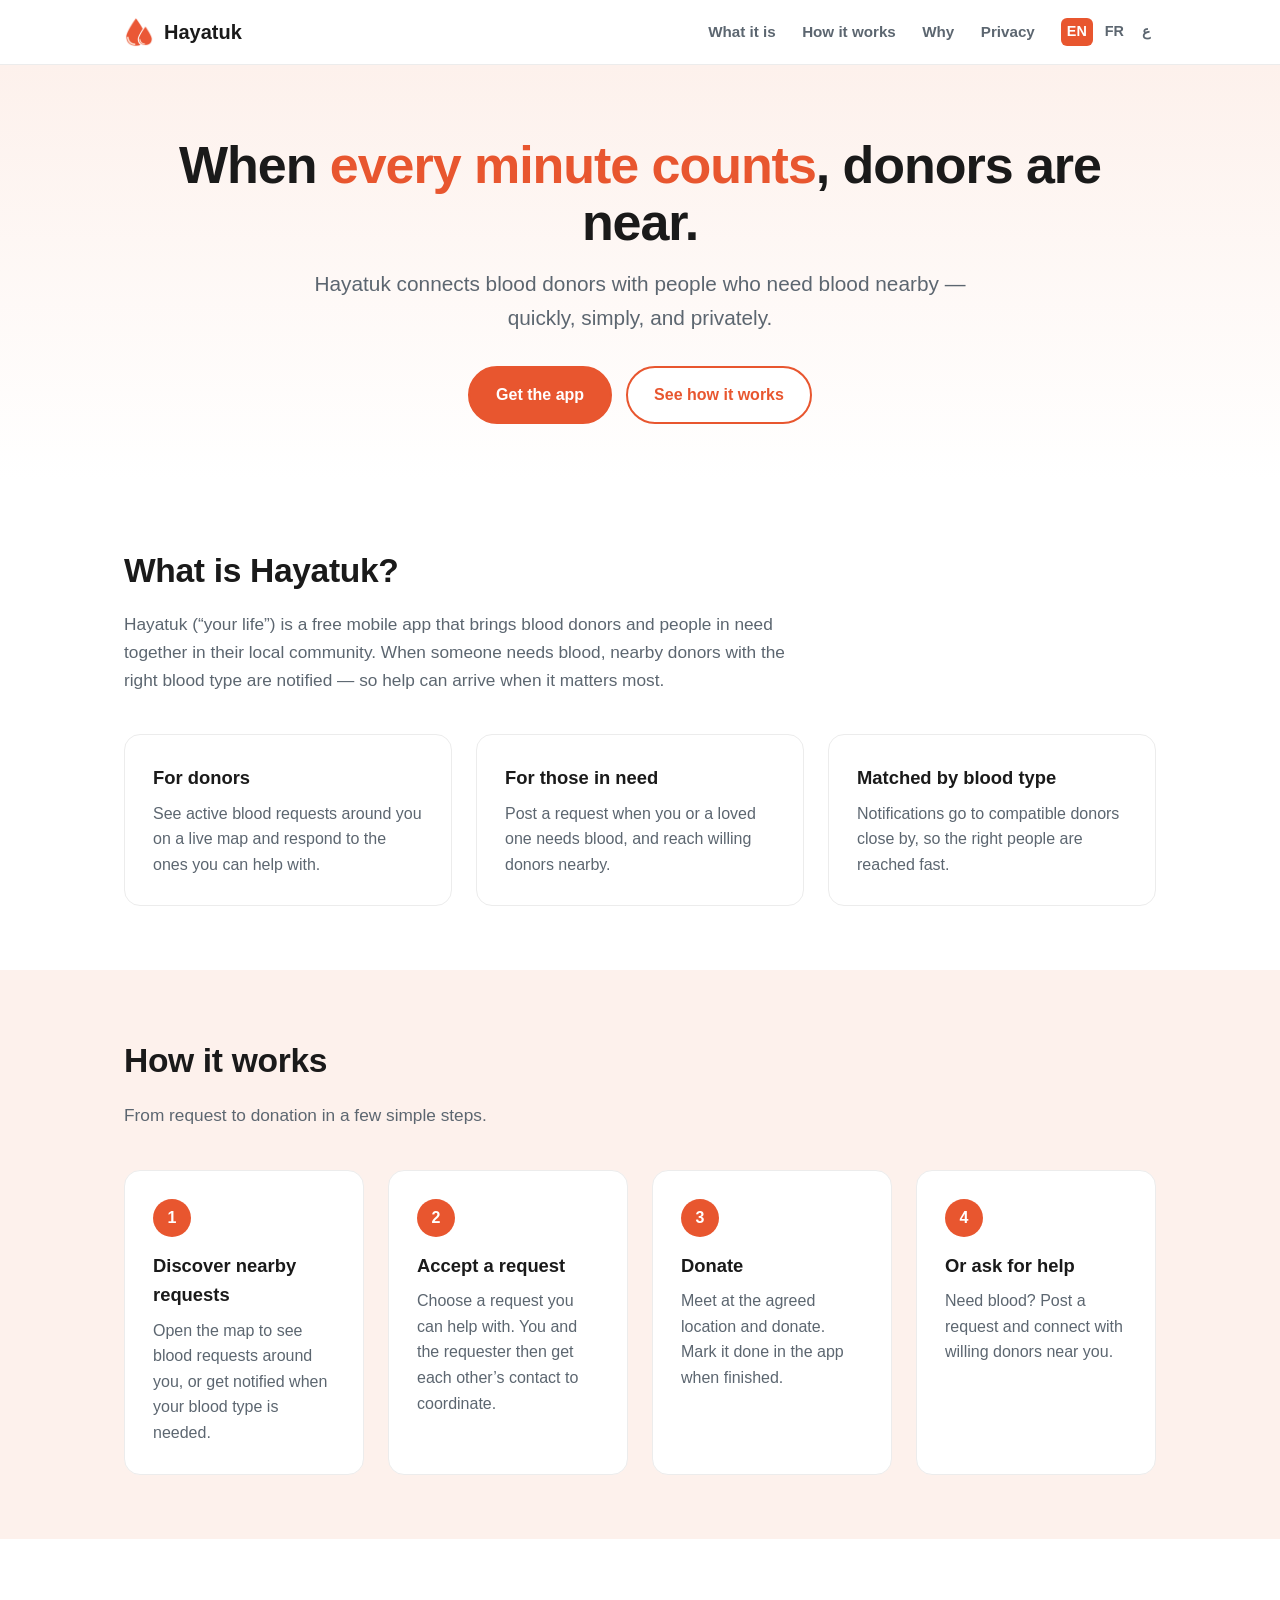
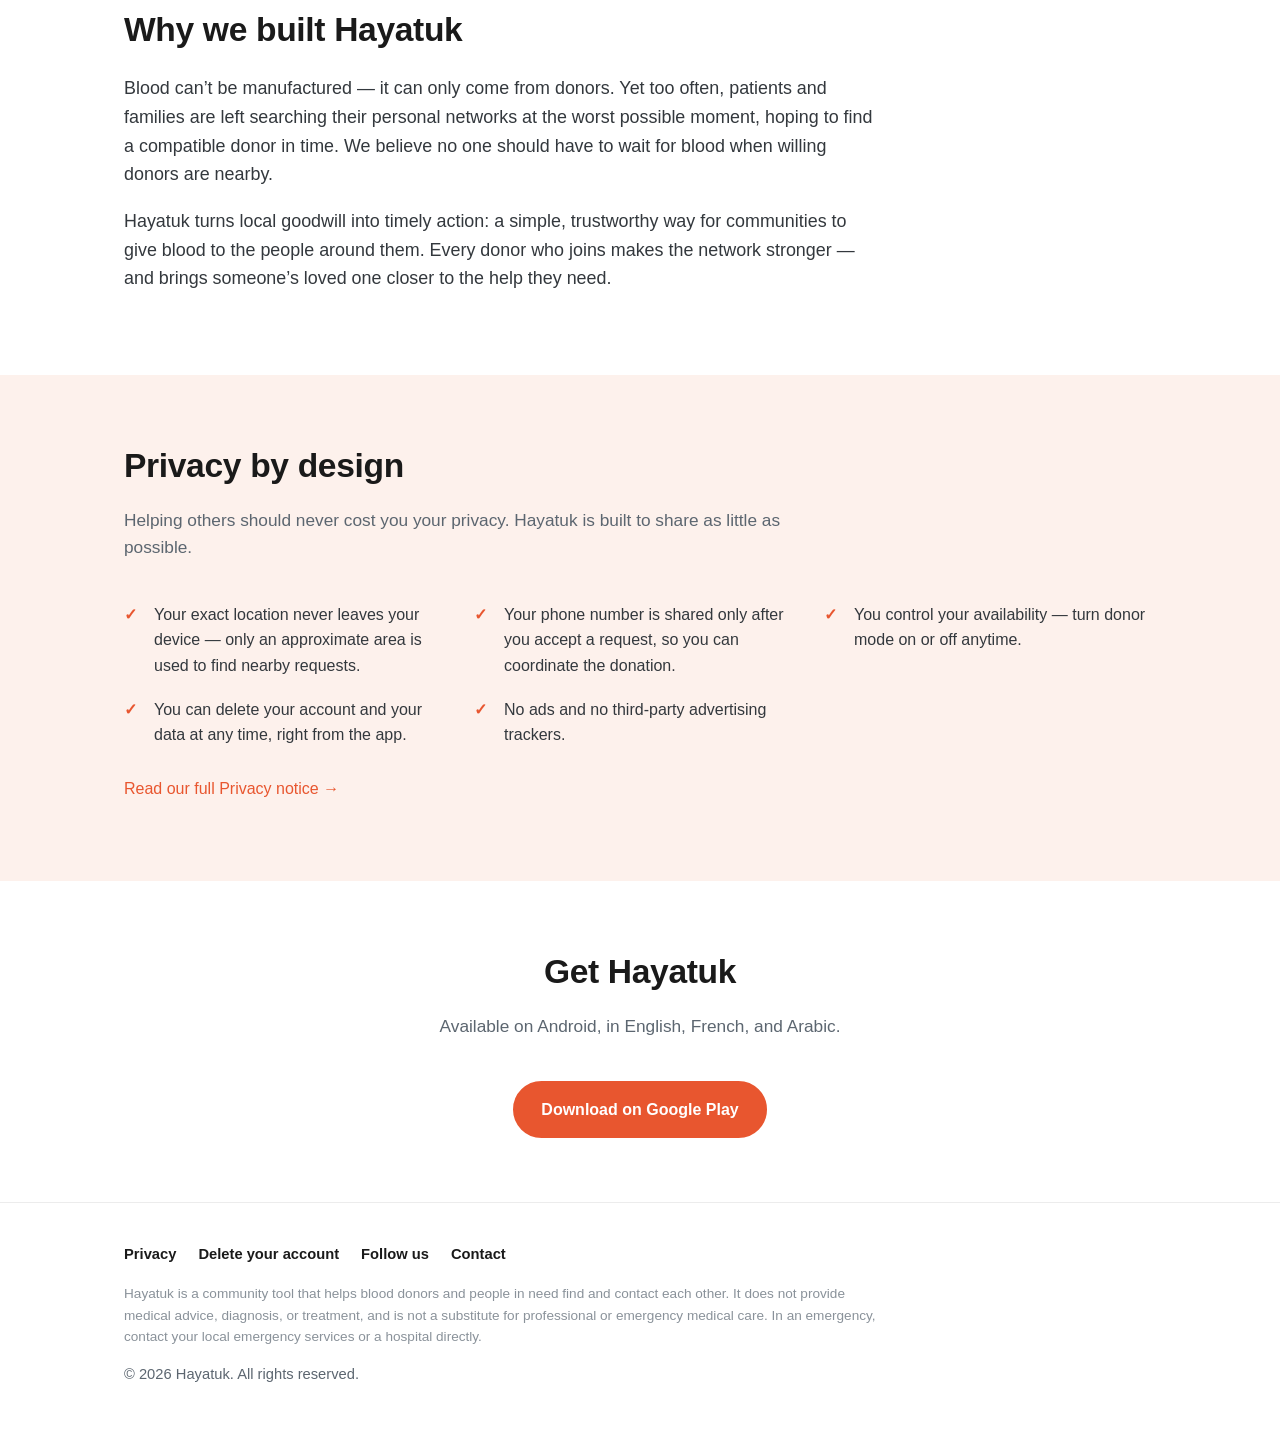
==== index.html @ f1d931a8 "init landing" ====
<!DOCTYPE html>
<html lang="en">
<head>
  <meta charset="UTF-8" />
  <meta name="viewport" content="width=device-width, initial-scale=1.0" />
  <title>Hayatuk — Connecting blood donors with nearby requests</title>
  <meta name="description" content="Hayatuk connects blood donors with people who need blood nearby — quickly, simply, and privately. Find requests around you, donate, and help save lives." />
  <meta name="theme-color" content="#e8562f" />
  <link rel="icon" href="logo.png" type="image/png" />
  <link rel="alternate" hreflang="en" href="https://hayatuk.org/index.html" />
  <link rel="alternate" hreflang="fr" href="https://hayatuk.org/fr.html" />
  <link rel="alternate" hreflang="ar" href="https://hayatuk.org/ar.html" />
  <meta property="og:title" content="Hayatuk — Connecting blood donors with nearby requests" />
  <meta property="og:description" content="When every minute counts, donors are near. Find blood requests near you, respond to the ones you can help with, and request blood when you need it." />
  <meta property="og:type" content="website" />
  <meta property="og:url" content="https://hayatuk.org" />
  <meta property="og:image" content="https://hayatuk.org/logo.png" />
  <meta property="og:image:width" content="512" />
  <meta property="og:image:height" content="512" />
  <meta name="twitter:card" content="summary" />
  <meta name="twitter:image" content="https://hayatuk.org/logo.png" />
  <link rel="stylesheet" href="styles.css" />
</head>
<body>
  <header>
    <div class="wrap nav">
      <a class="brand" href="#top">
        <img class="logo" src="logo.png" alt="Hayatuk logo" width="30" height="30" />
        Hayatuk
      </a>
      <div class="nav-right">
        <nav class="nav-links" aria-label="Primary">
          <a href="#what">What it is</a>
          <a href="#how">How it works</a>
          <a href="#why">Why</a>
          <a href="#privacy">Privacy</a>
        </nav>
        <div class="lang-switch" aria-label="Language">
          <a href="index.html" class="active" lang="en">EN</a>
          <a href="fr.html" lang="fr">FR</a>
          <a href="ar.html" lang="ar">ع</a>
        </div>
      </div>
    </div>
  </header>

  <main id="top">
    <section class="hero">
      <div class="wrap">
        <h1>When <span class="accent">every minute counts</span>, donors are near.</h1>
        <p class="lead">Hayatuk connects blood donors with people who need blood nearby — quickly, simply, and privately.</p>
        <div class="cta-row">
          <a class="btn" href="#get">Get the app</a>
          <a class="btn secondary" href="#how">See how it works</a>
        </div>
      </div>
    </section>

    <section id="what">
      <div class="wrap">
        <h2>What is Hayatuk?</h2>
        <p class="section-intro">Hayatuk (“your life”) is a free mobile app that brings blood donors and people in need together in their local community. When someone needs blood, nearby donors with the right blood type are notified — so help can arrive when it matters most.</p>
        <div class="grid">
          <div class="card"><h3>For donors</h3><p>See active blood requests around you on a live map and respond to the ones you can help with.</p></div>
          <div class="card"><h3>For those in need</h3><p>Post a request when you or a loved one needs blood, and reach willing donors nearby.</p></div>
          <div class="card"><h3>Matched by blood type</h3><p>Notifications go to compatible donors close by, so the right people are reached fast.</p></div>
        </div>
      </div>
    </section>

    <section id="how" class="alt">
      <div class="wrap">
        <h2>How it works</h2>
        <p class="section-intro">From request to donation in a few simple steps.</p>
        <div class="grid">
          <div class="card"><span class="num">1</span><h3>Discover nearby requests</h3><p>Open the map to see blood requests around you, or get notified when your blood type is needed.</p></div>
          <div class="card"><span class="num">2</span><h3>Accept a request</h3><p>Choose a request you can help with. You and the requester then get each other’s contact to coordinate.</p></div>
          <div class="card"><span class="num">3</span><h3>Donate</h3><p>Meet at the agreed location and donate. Mark it done in the app when finished.</p></div>
          <div class="card"><span class="num">4</span><h3>Or ask for help</h3><p>Need blood? Post a request and connect with willing donors near you.</p></div>
        </div>
      </div>
    </section>

    <section id="why" class="why">
      <div class="wrap">
        <h2>Why we built Hayatuk</h2>
        <p>Blood can’t be manufactured — it can only come from donors. Yet too often, patients and families are left searching their personal networks at the worst possible moment, hoping to find a compatible donor in time. We believe no one should have to wait for blood when willing donors are nearby.</p>
        <p>Hayatuk turns local goodwill into timely action: a simple, trustworthy way for communities to give blood to the people around them. Every donor who joins makes the network stronger — and brings someone’s loved one closer to the help they need.</p>
      </div>
    </section>

    <section id="privacy" class="alt">
      <div class="wrap">
        <h2>Privacy by design</h2>
        <p class="section-intro">Helping others should never cost you your privacy. Hayatuk is built to share as little as possible.</p>
        <ul class="privacy-list">
          <li>Your exact location never leaves your device — only an approximate area is used to find nearby requests.</li>
          <li>Your phone number is shared only after you accept a request, so you can coordinate the donation.</li>
          <li>You control your availability — turn donor mode on or off anytime.</li>
          <li>You can delete your account and your data at any time, right from the app.</li>
          <li>No ads and no third-party advertising trackers.</li>
        </ul>
        <p style="margin-top:28px;"><a href="privacy.html">Read our full Privacy notice →</a></p>
      </div>
    </section>

    <section id="get" style="text-align:center;">
      <div class="wrap">
        <h2>Get Hayatuk</h2>
        <p class="section-intro" style="margin-left:auto;margin-right:auto;">Available on Android, in English, French, and Arabic.</p>
        <div class="cta-row">
          <a class="btn" href="https://play.google.com/store/apps/details?id=io.github.hayatuk.hayatuk">Download on Google Play</a>
        </div>
      </div>
    </section>
  </main>

  <footer>
    <div class="wrap">
      <div class="foot-links">
        <a href="privacy.html">Privacy</a>
        <a href="account-deletion.html">Delete your account</a>
        <a href="https://social.hayatuk.org" target="_blank" rel="noopener">Follow us</a>
        <a href="mailto:contact@hayatuk.org">Contact</a>
      </div>
      <p class="disclaimer">
        Hayatuk is a community tool that helps blood donors and people in need find and contact each other.
        It does not provide medical advice, diagnosis, or treatment, and is not a substitute for professional
        or emergency medical care. In an emergency, contact your local emergency services or a hospital directly.
      </p>
      <p>© <span id="yr">2026</span> Hayatuk. All rights reserved.</p>
    </div>
  </footer>

  <script>document.getElementById('yr').textContent = new Date().getFullYear();</script>
</body>
</html>
---- styles.css ----
:root {
  --orange: #e8562f;
  --orange-dark: #d2441c;
  --ink: #1a1a1a;
  --muted: #5c6670;
  --bg: #ffffff;
  --bg-soft: #fdf1ec;
  --border: #ececec;
  --radius: 16px;
  --maxw: 1080px;
}
* { box-sizing: border-box; }
html { scroll-behavior: smooth; }
body {
  margin: 0;
  font-family: -apple-system, BlinkMacSystemFont, "Segoe UI", Roboto, Helvetica, Arial, sans-serif;
  color: var(--ink);
  background: var(--bg);
  line-height: 1.6;
  -webkit-font-smoothing: antialiased;
}
a { color: var(--orange); text-decoration: none; }
a:hover { text-decoration: underline; }
.wrap { max-width: var(--maxw); margin: 0 auto; padding: 0 24px; }

/* Header */
header {
  position: sticky; top: 0; z-index: 10;
  background: rgba(255,255,255,0.92);
  backdrop-filter: saturate(180%) blur(8px);
  border-bottom: 1px solid var(--border);
}
.nav { display: flex; align-items: center; justify-content: space-between; height: 64px; gap: 16px; }
.brand { display: flex; align-items: center; gap: 10px; font-weight: 800; font-size: 1.25rem; color: var(--ink); }
.brand:hover { text-decoration: none; }
.brand .logo { width: 30px; height: 30px; display: block; }
.nav-right { display: flex; align-items: center; gap: 8px; }
.nav-links a { color: var(--muted); margin-inline-start: 22px; font-weight: 600; font-size: .95rem; }
.nav-links a:hover { color: var(--orange); }
.lang-switch { display: flex; align-items: center; gap: 6px; margin-inline-start: 18px; font-size: .9rem; }
.lang-switch a { color: var(--muted); font-weight: 700; padding: 2px 6px; border-radius: 6px; }
.lang-switch a:hover { color: var(--orange); text-decoration: none; }
.lang-switch a.active { color: #fff; background: var(--orange); }
@media (max-width: 680px) { .nav-links { display: none; } }

/* Hero */
.hero { background: linear-gradient(180deg, var(--bg-soft), #fff); padding: 72px 0 56px; text-align: center; }
.hero h1 { font-size: clamp(2rem, 5vw, 3.25rem); line-height: 1.1; margin: 0 0 16px; letter-spacing: -0.02em; }
.hero h1 .accent { color: var(--orange); }
.hero p.lead { font-size: clamp(1.05rem, 2.2vw, 1.3rem); color: var(--muted); max-width: 660px; margin: 0 auto 32px; }
.cta-row { display: flex; gap: 14px; justify-content: center; flex-wrap: wrap; }
.btn {
  display: inline-block; padding: 14px 26px; border-radius: 999px; font-weight: 700;
  background: var(--orange); color: #fff; border: 2px solid var(--orange);
}
.btn:hover { background: var(--orange-dark); border-color: var(--orange-dark); text-decoration: none; }
.btn.secondary { background: #fff; color: var(--orange); }
.btn.secondary:hover { background: var(--bg-soft); }

/* Sections */
section { padding: 64px 0; }
section h2 { font-size: clamp(1.5rem, 3.5vw, 2.1rem); margin: 0 0 14px; letter-spacing: -0.01em; }
.section-intro { color: var(--muted); max-width: 680px; margin: 0 0 40px; font-size: 1.08rem; }
.alt { background: var(--bg-soft); }

/* Grid cards */
.grid { display: grid; grid-template-columns: repeat(auto-fit, minmax(240px, 1fr)); gap: 24px; }
.card { background: #fff; border: 1px solid var(--border); border-radius: var(--radius); padding: 28px; }
.card .num { display: inline-flex; align-items: center; justify-content: center; width: 38px; height: 38px; border-radius: 50%; background: var(--orange); color: #fff; font-weight: 800; margin-bottom: 14px; }
.card h3 { margin: 0 0 8px; font-size: 1.15rem; }
.card p { margin: 0; color: var(--muted); }

/* Why */
.why p { font-size: 1.12rem; max-width: 760px; color: #33383d; }

/* Privacy list */
.privacy-list { list-style: none; padding: 0; margin: 0; display: grid; grid-template-columns: repeat(auto-fit, minmax(260px, 1fr)); gap: 18px; }
.privacy-list li { padding-inline-start: 30px; position: relative; color: #33383d; }
.privacy-list li::before { content: "✓"; position: absolute; inset-inline-start: 0; top: 0; color: var(--orange); font-weight: 800; }

/* Footer */
footer { border-top: 1px solid var(--border); padding: 40px 0; color: var(--muted); font-size: .92rem; }
.foot-links { display: flex; gap: 22px; flex-wrap: wrap; margin-bottom: 16px; }
.foot-links a { color: var(--ink); font-weight: 600; }
.disclaimer { font-size: .85rem; color: #8a929a; max-width: 760px; }
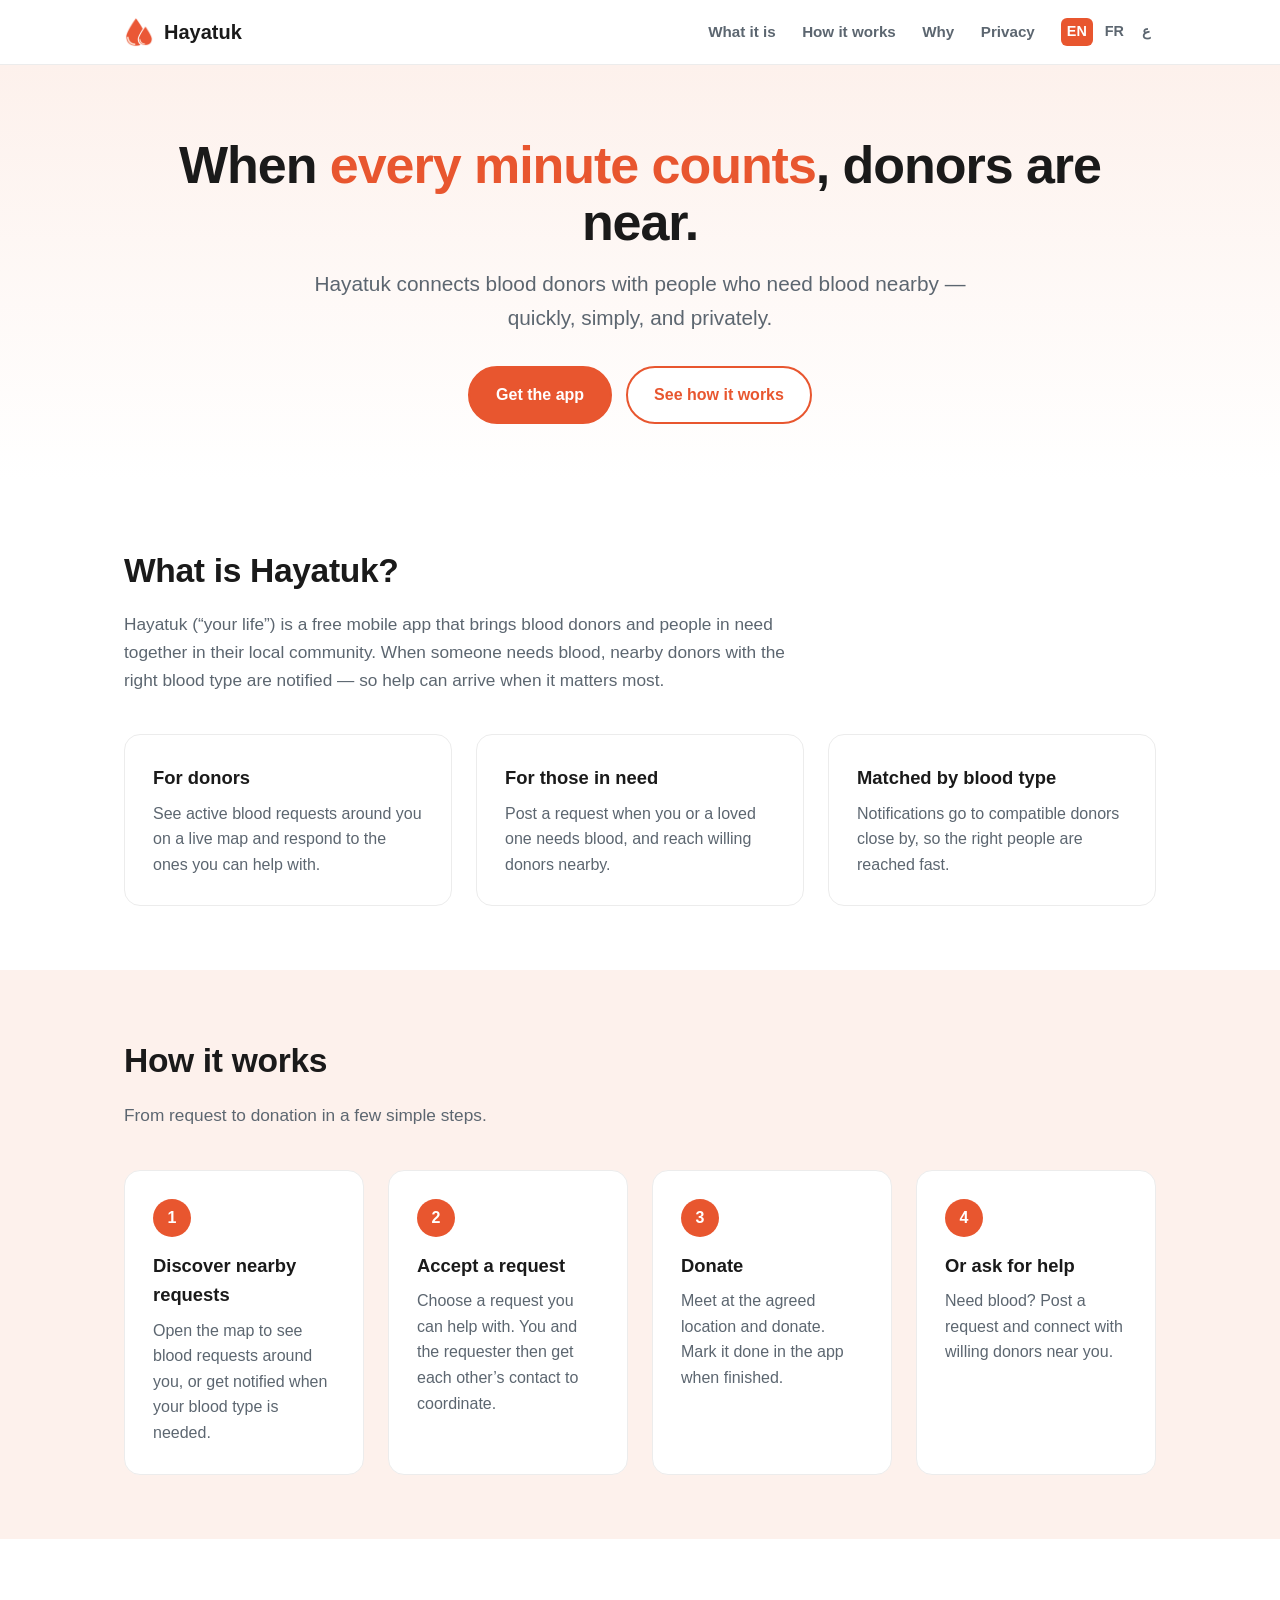
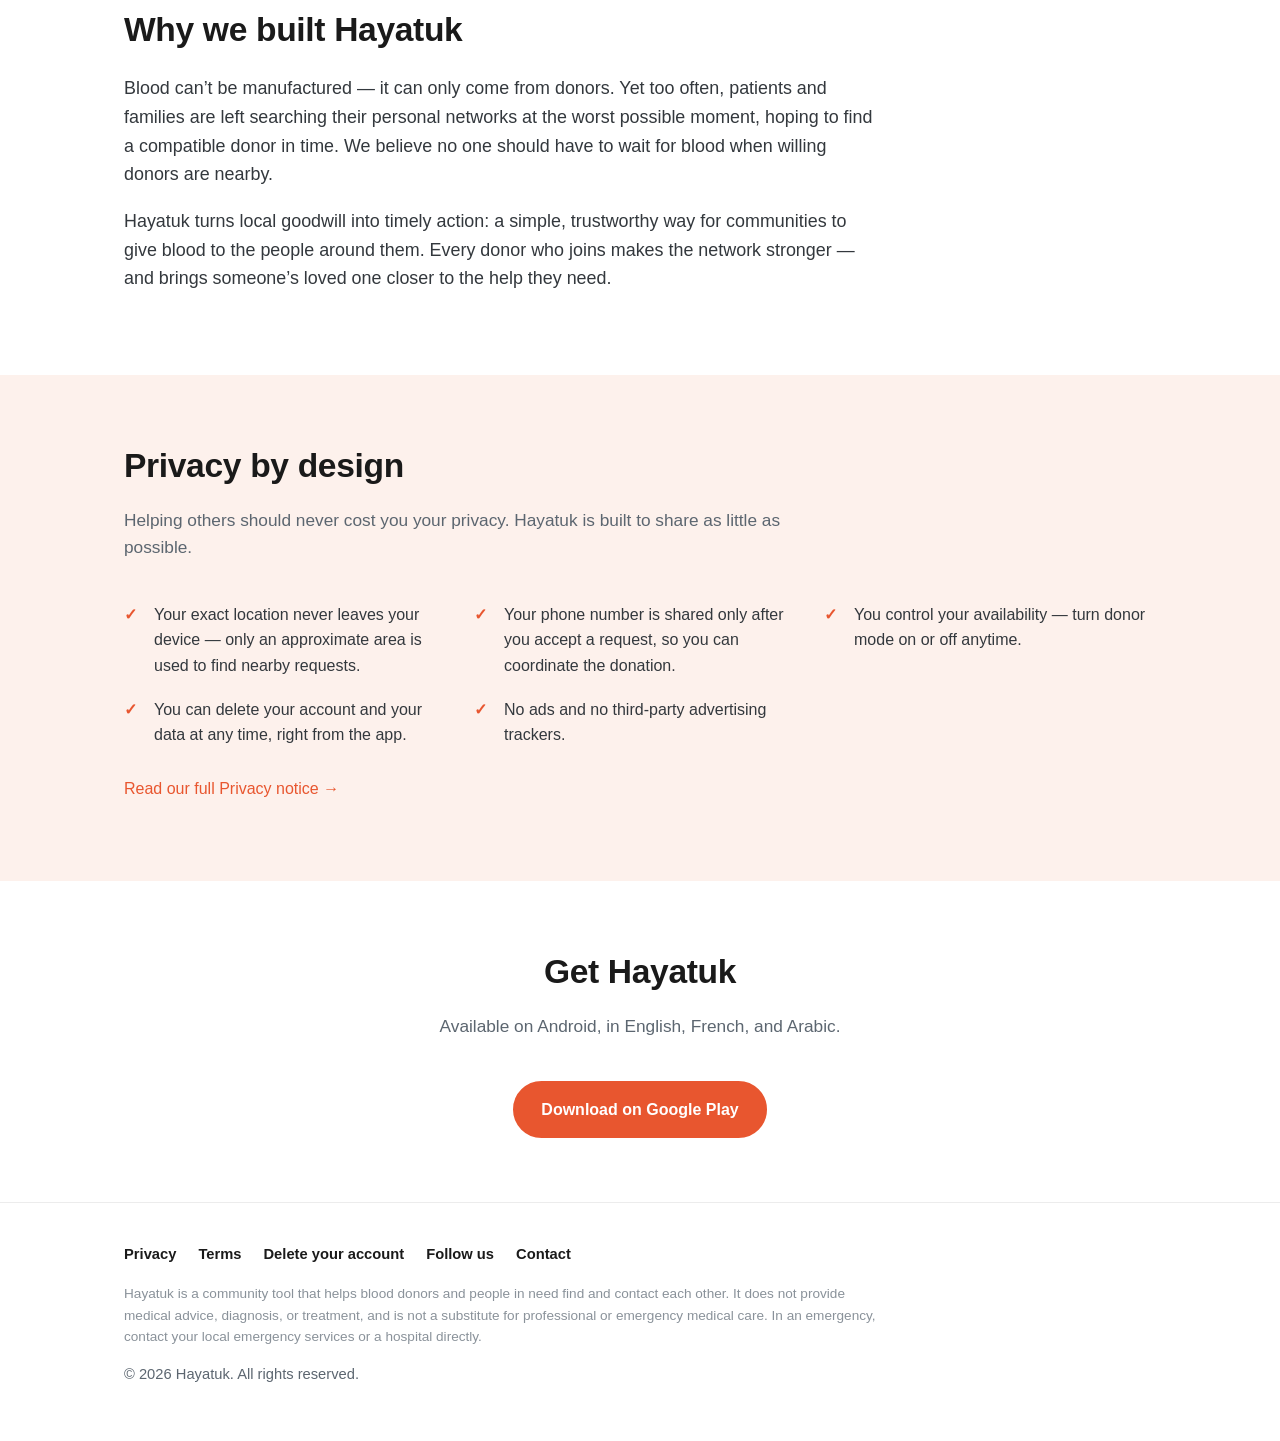
==== commit 2f50fd95: "add terms of use" ====
--- a/index.html
+++ b/index.html
@@ -119,6 +119,7 @@
     <div class="wrap">
       <div class="foot-links">
         <a href="privacy.html">Privacy</a>
+        <a href="terms.html">Terms</a>
         <a href="account-deletion.html">Delete your account</a>
         <a href="https://social.hayatuk.org" target="_blank" rel="noopener">Follow us</a>
         <a href="mailto:contact@hayatuk.org">Contact</a>
